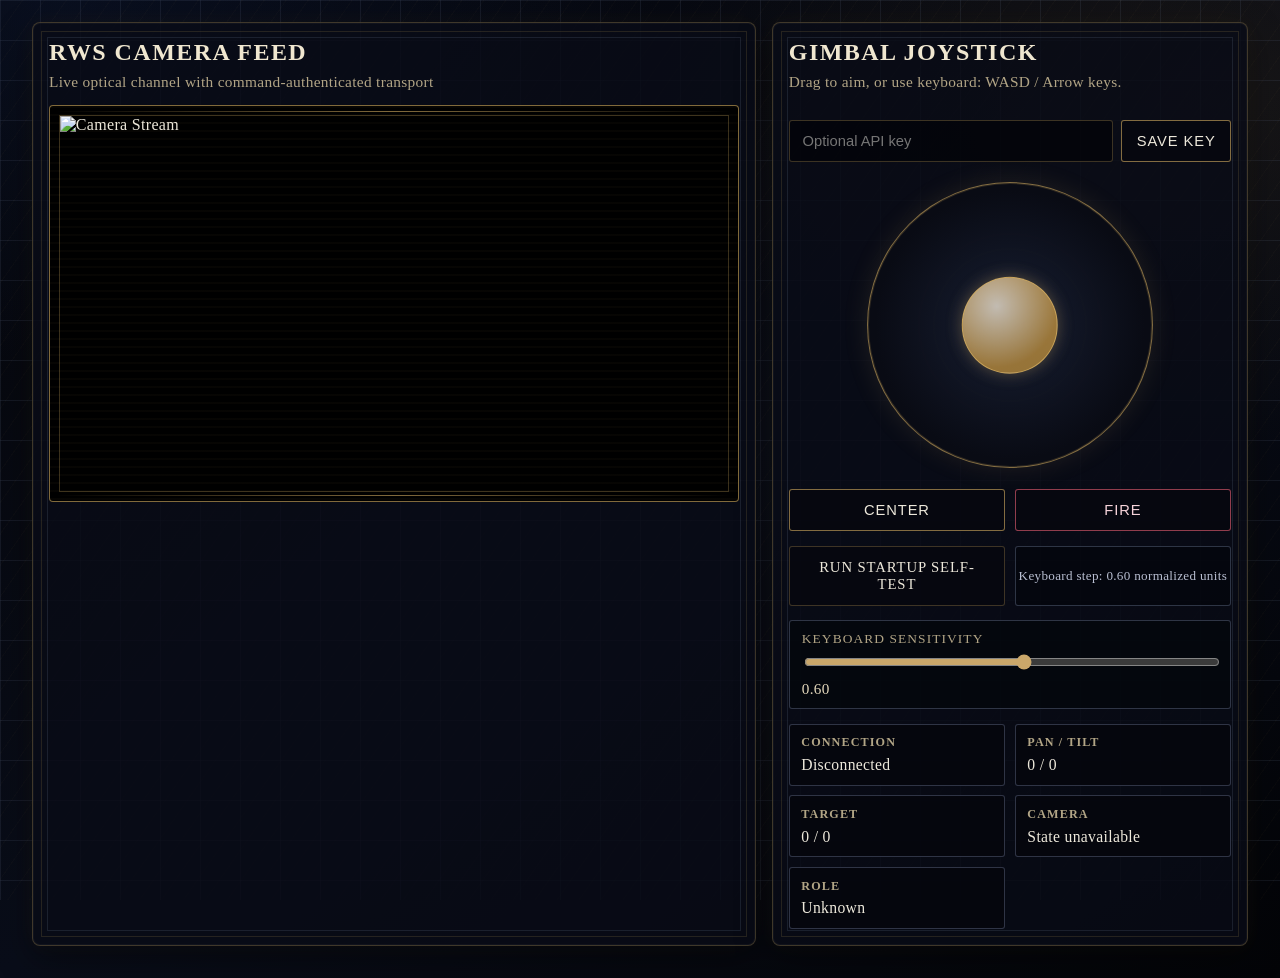
==== templates/index.html @ cfdc256a "add webinterface using Flask and FastAPI" ====
<!doctype html>
<html lang="en">
<head>
  <meta charset="utf-8" />
  <meta name="viewport" content="width=device-width, initial-scale=1" />
  <title>RWS Control Console</title>
  <link rel="stylesheet" href="/static/styles.css" />
</head>
<body>
  <div class="background-grid"></div>
  <div class="royal-lines"></div>
  <main class="dashboard">
    <section class="panel camera-panel">
      <header class="panel-header">
        <h1>RWS Camera Feed</h1>
        <p>Live optical channel with command-authenticated transport</p>
      </header>
      <div class="tv-frame">
        <div class="scan-overlay"></div>
        <img id="cameraFeed" src="/video_feed" alt="Camera Stream" />
      </div>
    </section>

    <section class="panel control-panel">
      <header class="panel-header">
        <h2>Gimbal Joystick</h2>
        <p>Drag to aim, or use keyboard: WASD / Arrow keys.</p>
      </header>

      <div class="auth-row">
        <input id="apiKeyInput" class="api-key-input" type="password" placeholder="Optional API key" />
        <button id="saveApiKeyBtn" class="btn secondary" type="button">Save Key</button>
      </div>

      <div class="joystick-wrap">
        <div id="joystickBase" class="joystick-base" aria-label="2D Joystick">
          <div id="joystickStick" class="joystick-stick"></div>
        </div>
      </div>

      <div class="actions">
        <button id="centerBtn" class="btn secondary" type="button">Center</button>
        <button id="fireBtn" class="btn danger" type="button">Fire</button>
      </div>

      <div class="actions">
        <a href="/self-test" class="btn" style="text-decoration:none; text-align:center;">Run Startup Self-Test</a>
        <div id="kbHint" class="kbd-hint">Keyboard step: 0.60 normalized units</div>
      </div>

      <div class="sensitivity-box">
        <label for="kbSensitivity" class="sensitivity-label">Keyboard sensitivity</label>
        <input id="kbSensitivity" type="range" min="0.15" max="1.00" step="0.05" value="0.60" />
        <p id="kbSensitivityValue" class="sensitivity-value">0.60</p>
      </div>

      <div class="status-grid">
        <article>
          <h3>Connection</h3>
          <p id="connStatus">Checking...</p>
        </article>
        <article>
          <h3>Pan / Tilt</h3>
          <p id="angleStatus">0 / 0</p>
        </article>
        <article>
          <h3>Target</h3>
          <p id="targetStatus">0 / 0</p>
        </article>
        <article>
          <h3>Camera</h3>
          <p id="cameraStatus">Initializing...</p>
        </article>
        <article>
          <h3>Role</h3>
          <p id="roleStatus">Unknown</p>
        </article>
      </div>
    </section>
  </main>

  <script src="/static/app.js"></script>
</body>
</html>
---- static/styles.css ----
:root {
  --bg-ink: #06070b;
  --bg-royal: #0d1224;
  --bg-panel: rgba(9, 12, 22, 0.82);
  --line-gold: rgba(209, 171, 96, 0.62);
  --line-gold-soft: rgba(209, 171, 96, 0.28);
  --line-steel: rgba(145, 164, 199, 0.3);
  --text-main: #ede8db;
  --text-muted: #b2a586;
  --alert: #ce5568;
  --ok: #95b38c;
}

* {
  box-sizing: border-box;
}

body {
  margin: 0;
  min-height: 100vh;
  color: var(--text-main);
  font-family: "Cormorant Garamond", "Georgia", serif;
  letter-spacing: 0.02em;
  background:
    radial-gradient(1000px 600px at 5% 0%, rgba(17, 32, 70, 0.35), transparent 60%),
    radial-gradient(800px 500px at 95% 10%, rgba(73, 52, 14, 0.22), transparent 70%),
    linear-gradient(145deg, #05060a 0%, #090d19 52%, #030407 100%);
}

.background-grid {
  position: fixed;
  inset: 0;
  pointer-events: none;
  background-image:
    linear-gradient(var(--line-steel) 1px, transparent 1px),
    linear-gradient(90deg, var(--line-steel) 1px, transparent 1px);
  background-size: 40px 40px;
  opacity: 0.35;
}

.royal-lines {
  position: fixed;
  inset: 0;
  pointer-events: none;
  background:
    repeating-linear-gradient(
      125deg,
      rgba(209, 171, 96, 0.1) 0,
      rgba(209, 171, 96, 0.1) 1px,
      transparent 1px,
      transparent 18px
    );
  opacity: 0.25;
}

.dashboard {
  position: relative;
  z-index: 1;
  width: min(1480px, 95vw);
  margin: 1.4rem auto 2rem;
  display: grid;
  grid-template-columns: 1.52fr 1fr;
  gap: 1rem;
}

.single-column {
  grid-template-columns: 1fr;
  width: min(920px, 94vw);
}

.panel {
  position: relative;
  border: 1px solid var(--line-gold-soft);
  border-radius: 8px;
  padding: 1rem;
  background: var(--bg-panel);
  box-shadow:
    0 0 0 1px rgba(255, 255, 255, 0.03) inset,
    0 12px 35px rgba(0, 0, 0, 0.45),
    0 0 22px rgba(209, 171, 96, 0.06);
  overflow: hidden;
}

.panel::before,
.panel::after {
  content: "";
  position: absolute;
  pointer-events: none;
  border: 1px solid rgba(209, 171, 96, 0.15);
}

.panel::before {
  inset: 8px;
}

.panel::after {
  inset: 14px;
  border-color: rgba(145, 164, 199, 0.14);
}

.panel-header h1,
.panel-header h2 {
  margin: 0;
  color: #f0e7d0;
  font-weight: 600;
  letter-spacing: 0.06em;
  text-transform: uppercase;
}

.panel-header p {
  margin: 0.4rem 0 0.9rem;
  color: var(--text-muted);
  font-size: 0.96rem;
}

.tv-frame {
  position: relative;
  border: 1px solid var(--line-gold);
  border-radius: 4px;
  background: #000;
  padding: 0.55rem;
}

.tv-frame::before,
.tv-frame::after {
  content: "";
  position: absolute;
  left: 0.4rem;
  right: 0.4rem;
  height: 1px;
  background: linear-gradient(90deg, transparent, var(--line-gold), transparent);
}

.tv-frame::before {
  top: 0.3rem;
}

.tv-frame::after {
  bottom: 0.3rem;
}

.tv-frame img {
  width: 100%;
  aspect-ratio: 16 / 9;
  object-fit: cover;
  display: block;
  border: 1px solid rgba(209, 171, 96, 0.28);
}

.scan-overlay {
  position: absolute;
  inset: 0;
  pointer-events: none;
  background: repeating-linear-gradient(
    to bottom,
    rgba(209, 171, 96, 0.03) 0,
    rgba(209, 171, 96, 0.03) 2px,
    transparent 2px,
    transparent 8px
  );
}

.control-panel {
  display: flex;
  flex-direction: column;
  gap: 0.9rem;
}

.auth-row {
  display: grid;
  grid-template-columns: 1fr auto;
  gap: 0.55rem;
}

.api-key-input {
  border: 1px solid var(--line-gold-soft);
  background: rgba(2, 3, 7, 0.65);
  color: var(--text-main);
  border-radius: 3px;
  padding: 0.72rem 0.8rem;
  font-size: 0.92rem;
}

.joystick-wrap {
  display: flex;
  justify-content: center;
  align-items: center;
  padding: 0.4rem 0;
}

.joystick-base {
  width: min(70vw, 286px);
  aspect-ratio: 1 / 1;
  border-radius: 50%;
  position: relative;
  border: 1px solid var(--line-gold);
  background:
    radial-gradient(circle at 50% 50%, rgba(26, 34, 56, 0.9), rgba(9, 11, 20, 1) 67%),
    repeating-radial-gradient(
      circle at 50% 50%,
      rgba(209, 171, 96, 0.08) 0,
      rgba(209, 171, 96, 0.08) 2px,
      transparent 2px,
      transparent 15px
    );
  box-shadow:
    0 0 0 1px rgba(209, 171, 96, 0.18) inset,
    0 0 26px rgba(209, 171, 96, 0.12);
}

.joystick-stick {
  width: 34%;
  aspect-ratio: 1 / 1;
  position: absolute;
  left: 50%;
  top: 50%;
  transform: translate(-50%, -50%);
  border-radius: 50%;
  border: 1px solid rgba(209, 171, 96, 0.85);
  background:
    radial-gradient(circle at 36% 30%, rgba(255, 255, 255, 0.65), rgba(197, 152, 73, 0.68) 68%),
    linear-gradient(160deg, #614927, #2d2213);
  box-shadow: 0 0 16px rgba(209, 171, 96, 0.35);
  transition: transform 35ms linear;
}

.actions {
  display: grid;
  grid-template-columns: 1fr 1fr;
  gap: 0.6rem;
}

.btn {
  border: 1px solid var(--line-gold-soft);
  border-radius: 3px;
  background: rgba(6, 8, 16, 0.85);
  color: var(--text-main);
  padding: 0.75rem 0.9rem;
  font-size: 0.92rem;
  letter-spacing: 0.06em;
  text-transform: uppercase;
  cursor: pointer;
}

.btn.secondary {
  border-color: var(--line-gold);
}

.btn.danger {
  border-color: rgba(206, 85, 104, 0.7);
  color: #f6d3da;
}

.btn:disabled {
  opacity: 0.55;
  cursor: not-allowed;
}

.kbd-hint {
  border: 1px solid var(--line-steel);
  border-radius: 3px;
  display: flex;
  align-items: center;
  justify-content: center;
  font-size: 0.82rem;
  color: #b9bfd2;
  background: rgba(4, 5, 11, 0.65);
}

.sensitivity-box {
  border: 1px solid var(--line-steel);
  border-radius: 3px;
  padding: 0.65rem 0.75rem;
  background: rgba(5, 7, 13, 0.75);
}

.sensitivity-label {
  display: block;
  color: var(--text-muted);
  font-size: 0.84rem;
  text-transform: uppercase;
  letter-spacing: 0.08em;
}

#kbSensitivity {
  width: 100%;
  margin-top: 0.45rem;
  accent-color: #caa76a;
}

.sensitivity-value {
  margin: 0.35rem 0 0;
  font-size: 0.95rem;
  color: #e4d8bc;
}

.status-grid {
  display: grid;
  grid-template-columns: 1fr 1fr;
  gap: 0.62rem;
}

.status-grid.one-col {
  grid-template-columns: 1fr;
}

.status-grid article {
  border: 1px solid var(--line-steel);
  border-radius: 3px;
  padding: 0.66rem 0.72rem;
  background: rgba(5, 7, 13, 0.85);
}

.status-grid h3 {
  margin: 0;
  font-size: 0.76rem;
  letter-spacing: 0.09em;
  text-transform: uppercase;
  color: var(--text-muted);
}

.status-grid p {
  margin: 0.35rem 0 0;
  font-size: 0.98rem;
}

.raw-log {
  width: 100%;
  margin: 0;
  border: 1px solid var(--line-steel);
  border-radius: 3px;
  background: rgba(4, 6, 11, 0.8);
  color: #d7d7d2;
  padding: 0.72rem;
  min-height: 160px;
  max-height: 320px;
  overflow: auto;
  font-size: 0.8rem;
}

@media (max-width: 980px) {
  .dashboard {
    grid-template-columns: 1fr;
    margin-top: 0.9rem;
  }

  .joystick-base {
    width: min(84vw, 320px);
  }

  .actions {
    grid-template-columns: 1fr;
  }

  .status-grid {
    grid-template-columns: 1fr;
  }
}
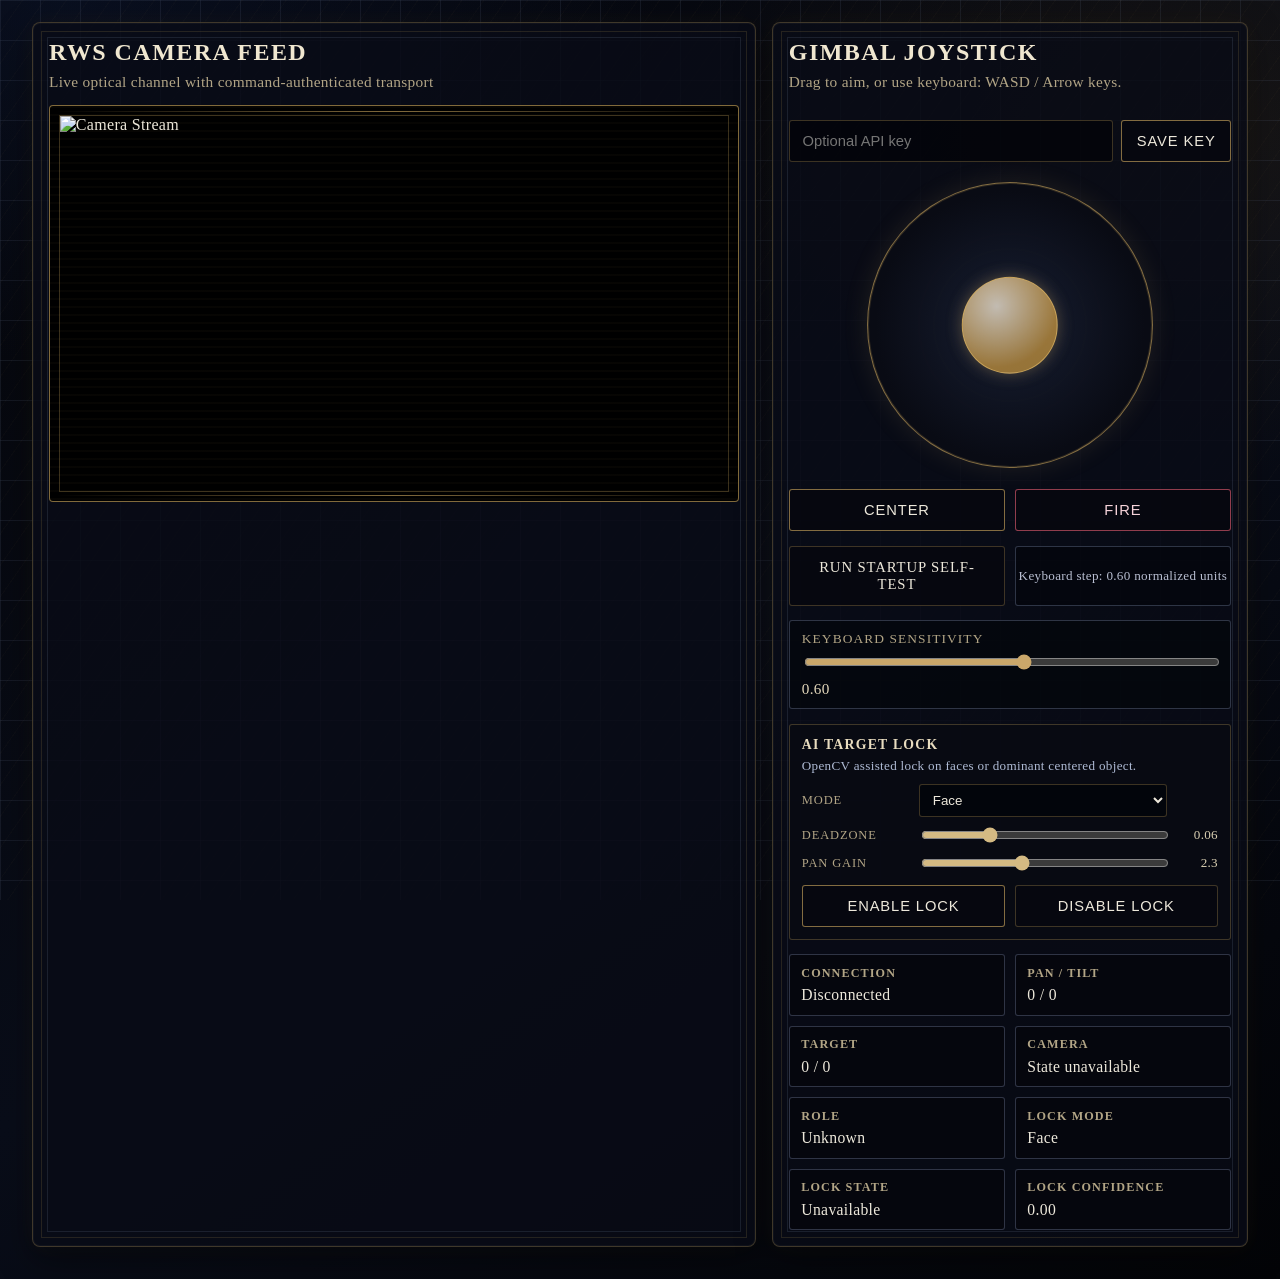
==== commit 3069dc76: "integrate computer vision features to the interface" ====
--- a/templates/index.html
+++ b/templates/index.html
@@ -54,6 +54,36 @@
         <p id="kbSensitivityValue" class="sensitivity-value">0.60</p>
       </div>
 
+      <div class="target-lock-box">
+        <h3>AI Target Lock</h3>
+        <p class="target-lock-subtitle">OpenCV assisted lock on faces or dominant centered object.</p>
+
+        <div class="target-lock-row">
+          <label for="lockMode">Mode</label>
+          <select id="lockMode" class="lock-select">
+            <option value="face">Face</option>
+            <option value="object">Centered object</option>
+          </select>
+        </div>
+
+        <div class="target-lock-row">
+          <label for="lockDeadzone">Deadzone</label>
+          <input id="lockDeadzone" type="range" min="0.01" max="0.20" step="0.01" value="0.06" />
+          <span id="lockDeadzoneValue">0.06</span>
+        </div>
+
+        <div class="target-lock-row">
+          <label for="lockGain">Pan gain</label>
+          <input id="lockGain" type="range" min="0.5" max="5.0" step="0.1" value="2.3" />
+          <span id="lockGainValue">2.3</span>
+        </div>
+
+        <div class="actions target-lock-actions">
+          <button id="lockEnableBtn" class="btn secondary" type="button">Enable Lock</button>
+          <button id="lockDisableBtn" class="btn" type="button">Disable Lock</button>
+        </div>
+      </div>
+
       <div class="status-grid">
         <article>
           <h3>Connection</h3>
@@ -75,6 +105,18 @@
           <h3>Role</h3>
           <p id="roleStatus">Unknown</p>
         </article>
+        <article>
+          <h3>Lock Mode</h3>
+          <p id="lockModeStatus">Face</p>
+        </article>
+        <article>
+          <h3>Lock State</h3>
+          <p id="lockStateStatus">Disabled</p>
+        </article>
+        <article>
+          <h3>Lock Confidence</h3>
+          <p id="lockConfidenceStatus">0.00</p>
+        </article>
       </div>
     </section>
   </main>
--- a/static/styles.css
+++ b/static/styles.css
@@ -294,6 +294,65 @@
   color: #e4d8bc;
 }
 
+.target-lock-box {
+  border: 1px solid var(--line-gold-soft);
+  border-radius: 3px;
+  padding: 0.75rem;
+  background: rgba(9, 11, 19, 0.86);
+}
+
+.target-lock-box h3 {
+  margin: 0;
+  font-size: 0.86rem;
+  letter-spacing: 0.09em;
+  text-transform: uppercase;
+  color: #e8dcbf;
+}
+
+.target-lock-subtitle {
+  margin: 0.35rem 0 0.6rem;
+  color: #afbbd5;
+  font-size: 0.82rem;
+}
+
+.target-lock-row {
+  display: grid;
+  grid-template-columns: 110px 1fr 44px;
+  gap: 0.45rem;
+  align-items: center;
+  margin-top: 0.5rem;
+}
+
+.target-lock-row label {
+  color: var(--text-muted);
+  font-size: 0.78rem;
+  text-transform: uppercase;
+  letter-spacing: 0.07em;
+}
+
+.target-lock-row input[type="range"] {
+  width: 100%;
+  accent-color: #d4ba83;
+}
+
+.target-lock-row span {
+  text-align: right;
+  color: #d9cfb2;
+  font-size: 0.82rem;
+}
+
+.lock-select {
+  border: 1px solid var(--line-gold-soft);
+  background: rgba(2, 4, 9, 0.78);
+  color: var(--text-main);
+  border-radius: 3px;
+  padding: 0.45rem 0.55rem;
+}
+
+.target-lock-actions {
+  margin-top: 0.7rem;
+}
+
 .status-grid {
   display: grid;
   grid-template-columns: 1fr 1fr;
@@ -355,4 +414,8 @@
   .status-grid {
     grid-template-columns: 1fr;
   }
-}
+
+  .target-lock-row {
+    grid-template-columns: 1fr;
+  }
+}
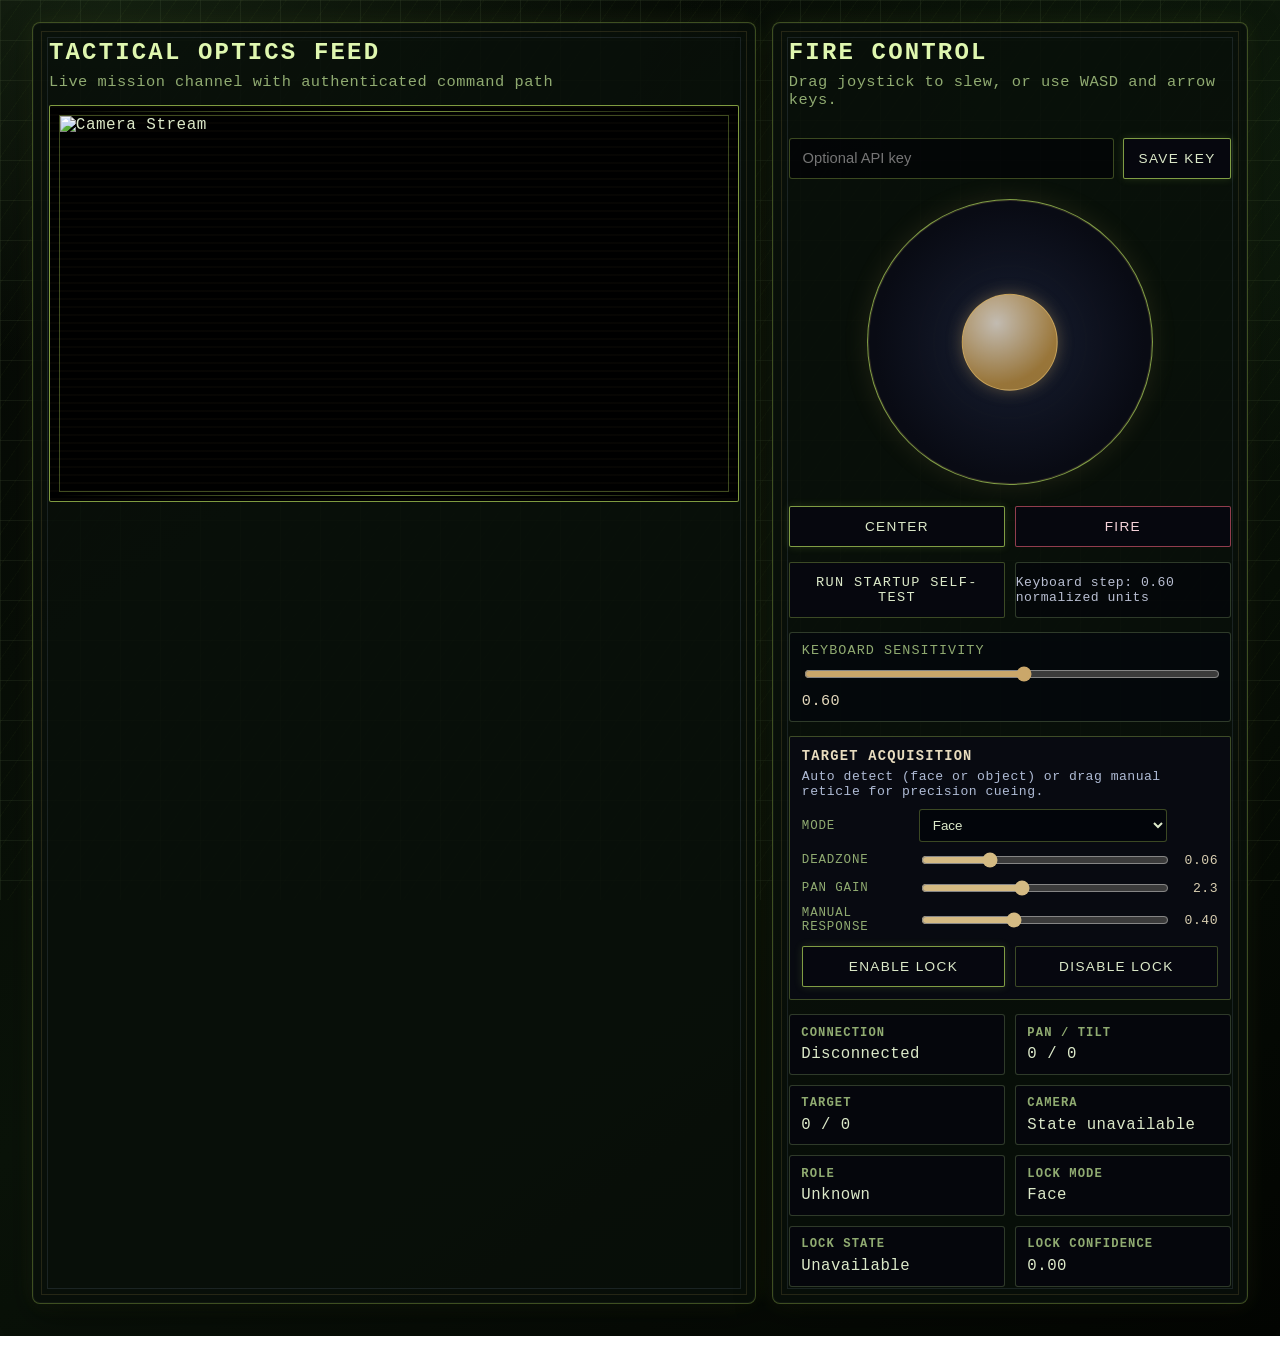
==== commit 2f4a98c9: "add mannual gun point controll system using camera input" ====
--- a/templates/index.html
+++ b/templates/index.html
@@ -12,19 +12,20 @@
   <main class="dashboard">
     <section class="panel camera-panel">
       <header class="panel-header">
-        <h1>RWS Camera Feed</h1>
-        <p>Live optical channel with command-authenticated transport</p>
+        <h1>Tactical Optics Feed</h1>
+        <p>Live mission channel with authenticated command path</p>
       </header>
       <div class="tv-frame">
         <div class="scan-overlay"></div>
         <img id="cameraFeed" src="/video_feed" alt="Camera Stream" />
+        <div id="manualTargetReticle" class="manual-target-reticle" aria-label="Manual target reticle"></div>
       </div>
     </section>
 
     <section class="panel control-panel">
       <header class="panel-header">
-        <h2>Gimbal Joystick</h2>
-        <p>Drag to aim, or use keyboard: WASD / Arrow keys.</p>
+        <h2>Fire Control</h2>
+        <p>Drag joystick to slew, or use WASD and arrow keys.</p>
       </header>
 
       <div class="auth-row">
@@ -55,14 +56,15 @@
       </div>
 
       <div class="target-lock-box">
-        <h3>AI Target Lock</h3>
-        <p class="target-lock-subtitle">OpenCV assisted lock on faces or dominant centered object.</p>
+        <h3>Target Acquisition</h3>
+        <p class="target-lock-subtitle">Auto detect (face or object) or drag manual reticle for precision cueing.</p>
 
         <div class="target-lock-row">
           <label for="lockMode">Mode</label>
           <select id="lockMode" class="lock-select">
             <option value="face">Face</option>
             <option value="object">Centered object</option>
+            <option value="manual">Manual target locking</option>
           </select>
         </div>
 
@@ -76,6 +78,12 @@
           <label for="lockGain">Pan gain</label>
           <input id="lockGain" type="range" min="0.5" max="5.0" step="0.1" value="2.3" />
           <span id="lockGainValue">2.3</span>
+        </div>
+
+        <div class="target-lock-row">
+          <label for="manualResponse">Manual response</label>
+          <input id="manualResponse" type="range" min="0.05" max="1.00" step="0.05" value="0.38" />
+          <span id="manualResponseValue">0.38</span>
         </div>
 
         <div class="actions target-lock-actions">
--- a/static/styles.css
+++ b/static/styles.css
@@ -1,14 +1,14 @@
 :root {
-  --bg-ink: #06070b;
-  --bg-royal: #0d1224;
-  --bg-panel: rgba(9, 12, 22, 0.82);
-  --line-gold: rgba(209, 171, 96, 0.62);
-  --line-gold-soft: rgba(209, 171, 96, 0.28);
-  --line-steel: rgba(145, 164, 199, 0.3);
-  --text-main: #ede8db;
-  --text-muted: #b2a586;
+  --bg-ink: #070a07;
+  --bg-royal: #111a12;
+  --bg-panel: rgba(9, 16, 10, 0.86);
+  --line-gold: rgba(177, 215, 89, 0.72);
+  --line-gold-soft: rgba(177, 215, 89, 0.32);
+  --line-steel: rgba(129, 158, 104, 0.34);
+  --text-main: #dce9c9;
+  --text-muted: #90ab71;
   --alert: #ce5568;
-  --ok: #95b38c;
+  --ok: #8fd36f;
 }
 
 * {
@@ -19,12 +19,12 @@
   margin: 0;
   min-height: 100vh;
   color: var(--text-main);
-  font-family: "Cormorant Garamond", "Georgia", serif;
-  letter-spacing: 0.02em;
+  font-family: "Share Tech Mono", "JetBrains Mono", "Consolas", monospace;
+  letter-spacing: 0.03em;
   background:
-    radial-gradient(1000px 600px at 5% 0%, rgba(17, 32, 70, 0.35), transparent 60%),
-    radial-gradient(800px 500px at 95% 10%, rgba(73, 52, 14, 0.22), transparent 70%),
-    linear-gradient(145deg, #05060a 0%, #090d19 52%, #030407 100%);
+    radial-gradient(1000px 600px at 8% 0%, rgba(51, 84, 42, 0.32), transparent 60%),
+    radial-gradient(820px 520px at 95% 8%, rgba(29, 58, 25, 0.24), transparent 70%),
+    linear-gradient(145deg, #050704 0%, #0a1309 52%, #030502 100%);
 }
 
 .background-grid {
@@ -45,8 +45,8 @@
   background:
     repeating-linear-gradient(
       125deg,
-      rgba(209, 171, 96, 0.1) 0,
-      rgba(209, 171, 96, 0.1) 1px,
+      rgba(177, 215, 89, 0.12) 0,
+      rgba(177, 215, 89, 0.12) 1px,
       transparent 1px,
       transparent 18px
     );
@@ -77,7 +77,7 @@
   box-shadow:
     0 0 0 1px rgba(255, 255, 255, 0.03) inset,
     0 12px 35px rgba(0, 0, 0, 0.45),
-    0 0 22px rgba(209, 171, 96, 0.06);
+    0 0 22px rgba(177, 215, 89, 0.1);
   overflow: hidden;
 }
 
@@ -101,9 +101,9 @@
 .panel-header h1,
 .panel-header h2 {
   margin: 0;
-  color: #f0e7d0;
+  color: #dff7af;
   font-weight: 600;
-  letter-spacing: 0.06em;
+  letter-spacing: 0.09em;
   text-transform: uppercase;
 }
 
@@ -116,7 +116,7 @@
 .tv-frame {
   position: relative;
   border: 1px solid var(--line-gold);
-  border-radius: 4px;
+  border-radius: 2px;
   background: #000;
   padding: 0.55rem;
 }
@@ -144,7 +144,7 @@
   aspect-ratio: 16 / 9;
   object-fit: cover;
   display: block;
-  border: 1px solid rgba(209, 171, 96, 0.28);
+  border: 1px solid rgba(177, 215, 89, 0.34);
 }
 
 .scan-overlay {
@@ -158,6 +158,50 @@
     transparent 2px,
     transparent 8px
   );
+}
+
+.manual-target-reticle {
+  position: absolute;
+  width: 38px;
+  height: 38px;
+  border: 2px solid rgba(58, 220, 255, 0.92);
+  border-radius: 50%;
+  box-shadow: 0 0 14px rgba(58, 220, 255, 0.42);
+  pointer-events: none;
+  transform: translate(-50%, -50%);
+  left: 50%;
+  top: 50%;
+  opacity: 0;
+  transition: opacity 150ms ease;
+}
+
+.manual-target-reticle::before,
+.manual-target-reticle::after {
+  content: "";
+  position: absolute;
+  background: rgba(58, 220, 255, 0.92);
+}
+
+.manual-target-reticle::before {
+  width: 26px;
+  height: 1px;
+  left: 50%;
+  top: 50%;
+  transform: translate(-50%, -50%);
+}
+
+.manual-target-reticle::after {
+  width: 1px;
+  height: 26px;
+  left: 50%;
+  top: 50%;
+  transform: translate(-50%, -50%);
+}
+
+.manual-target-reticle.visible {
+  opacity: 1;
+  pointer-events: auto;
+  cursor: move;
 }
 
 .control-panel {
@@ -232,18 +276,19 @@
 
 .btn {
   border: 1px solid var(--line-gold-soft);
-  border-radius: 3px;
+  border-radius: 2px;
   background: rgba(6, 8, 16, 0.85);
   color: var(--text-main);
   padding: 0.75rem 0.9rem;
-  font-size: 0.92rem;
-  letter-spacing: 0.06em;
+  font-size: 0.85rem;
+  letter-spacing: 0.1em;
   text-transform: uppercase;
   cursor: pointer;
 }
 
 .btn.secondary {
   border-color: var(--line-gold);
+  box-shadow: 0 0 8px rgba(177, 215, 89, 0.16);
 }
 
 .btn.danger {
@@ -296,7 +341,7 @@
 
 .target-lock-box {
   border: 1px solid var(--line-gold-soft);
-  border-radius: 3px;
+  border-radius: 2px;
   padding: 0.75rem;
   background: rgba(9, 11, 19, 0.86);
 }
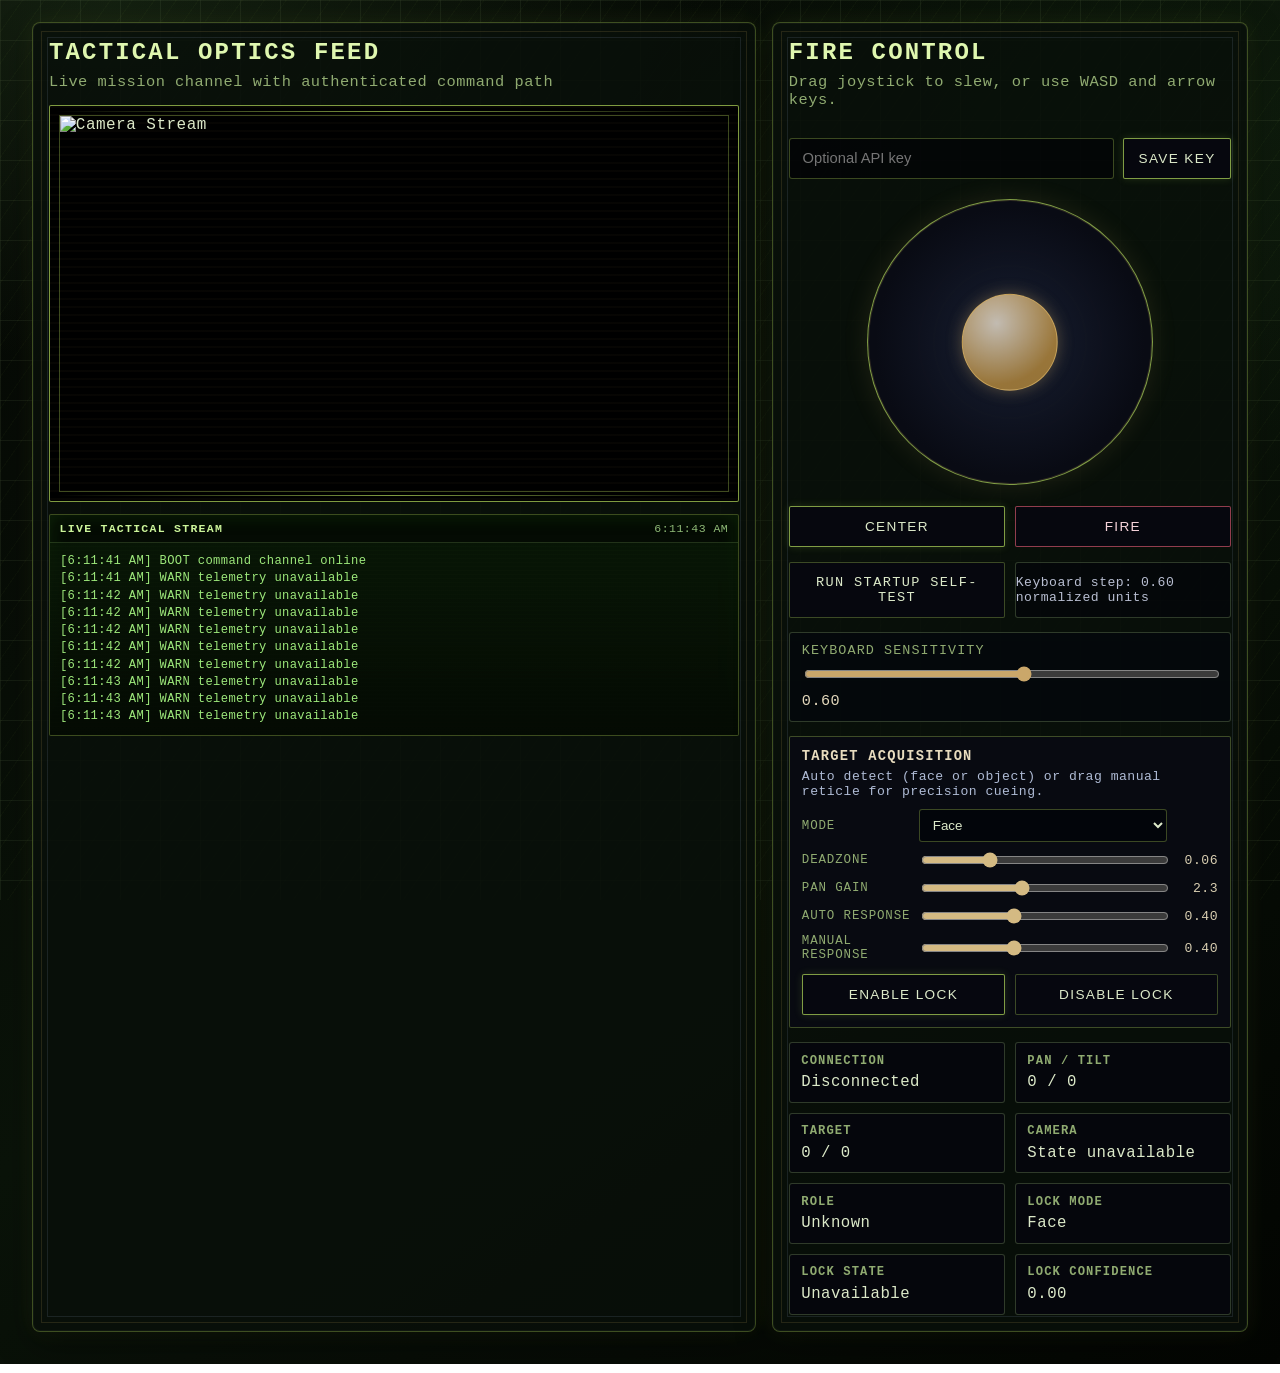
==== commit 5b726252: "add button change colour and fine tune the tracking in face and object locking mode" ====
--- a/templates/index.html
+++ b/templates/index.html
@@ -20,6 +20,13 @@
         <img id="cameraFeed" src="/video_feed" alt="Camera Stream" />
         <div id="manualTargetReticle" class="manual-target-reticle" aria-label="Manual target reticle"></div>
       </div>
+      <section class="tactical-terminal" aria-label="Tactical live telemetry">
+        <header>
+          <h3>Live Tactical Stream</h3>
+          <p id="tacticalClock">--:--:--</p>
+        </header>
+        <pre id="tacticalStream" class="tactical-stream">[BOOT] Linking telemetry...</pre>
+      </section>
     </section>
 
     <section class="panel control-panel">
@@ -81,6 +88,12 @@
         </div>
 
         <div class="target-lock-row">
+          <label for="autoResponse">Auto response</label>
+          <input id="autoResponse" type="range" min="0.05" max="1.00" step="0.05" value="0.42" />
+          <span id="autoResponseValue">0.42</span>
+        </div>
+
+        <div class="target-lock-row">
           <label for="manualResponse">Manual response</label>
           <input id="manualResponse" type="range" min="0.05" max="1.00" step="0.05" value="0.38" />
           <span id="manualResponseValue">0.38</span>
--- a/static/styles.css
+++ b/static/styles.css
@@ -202,6 +202,53 @@
   opacity: 1;
   pointer-events: auto;
   cursor: move;
+}
+
+.tactical-terminal {
+  margin-top: 0.75rem;
+  border: 1px solid var(--line-gold-soft);
+  border-radius: 2px;
+  background: rgba(5, 11, 4, 0.92);
+  box-shadow: inset 0 0 18px rgba(28, 88, 18, 0.34);
+  overflow: hidden;
+}
+
+.tactical-terminal header {
+  display: flex;
+  justify-content: space-between;
+  align-items: center;
+  padding: 0.45rem 0.6rem;
+  border-bottom: 1px solid rgba(126, 166, 93, 0.25);
+}
+
+.tactical-terminal h3 {
+  margin: 0;
+  font-size: 0.72rem;
+  color: #ccf59a;
+  letter-spacing: 0.11em;
+  text-transform: uppercase;
+}
+
+.tactical-terminal p {
+  margin: 0;
+  font-size: 0.72rem;
+  color: #8fba77;
+}
+
+.tactical-stream {
+  margin: 0;
+  min-height: 130px;
+  max-height: 200px;
+  overflow: auto;
+  padding: 0.62rem;
+  color: #9de87b;
+  font-size: 0.76rem;
+  line-height: 1.42;
+  letter-spacing: 0.03em;
+  font-family: "JetBrains Mono", "Consolas", monospace;
+  background:
+    linear-gradient(180deg, rgba(9, 26, 6, 0.7), rgba(4, 10, 3, 0.95)),
+    repeating-linear-gradient(0deg, rgba(94, 129, 58, 0.07) 0, rgba(94, 129, 58, 0.07) 1px, transparent 1px, transparent 4px);
 }
 
 .control-panel {
@@ -301,6 +348,33 @@
   cursor: not-allowed;
 }
 
+.btn.active-state {
+  border-color: rgba(95, 224, 105, 0.95);
+  color: #d5ffca;
+  box-shadow: 0 0 14px rgba(95, 224, 105, 0.3);
+  background: rgba(15, 42, 14, 0.88);
+}
+
+.btn.inactive-state {
+  border-color: rgba(175, 88, 88, 0.72);
+  color: #ffdbdb;
+  background: rgba(39, 17, 17, 0.88);
+}
+
+.btn.pressed-state {
+  transform: translateY(1px);
+  filter: brightness(1.1);
+}
+
+.lock-select.active-state {
+  border-color: rgba(95, 224, 105, 0.9);
+  box-shadow: 0 0 8px rgba(95, 224, 105, 0.18);
+}
+
+.lock-select.pressed-state {
+  filter: brightness(1.08);
+}
+
 .kbd-hint {
   border: 1px solid var(--line-steel);
   border-radius: 3px;
